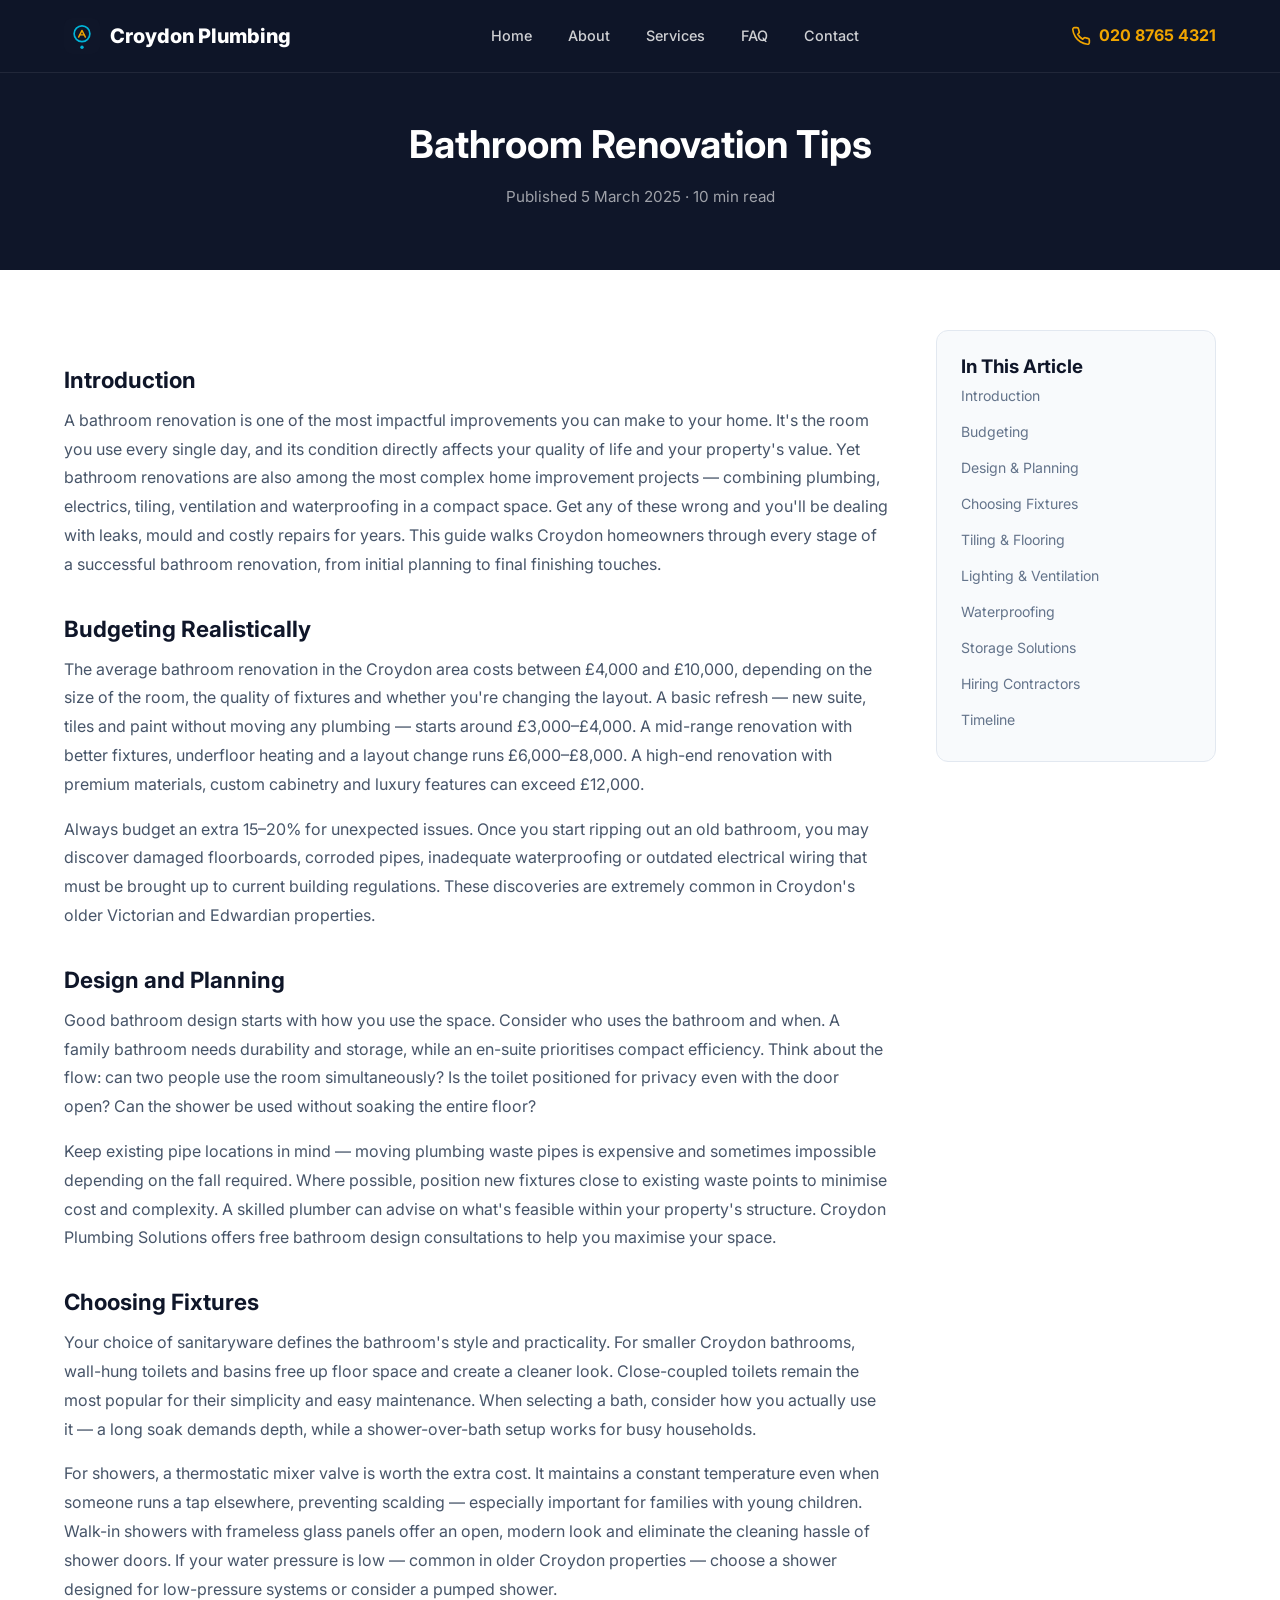
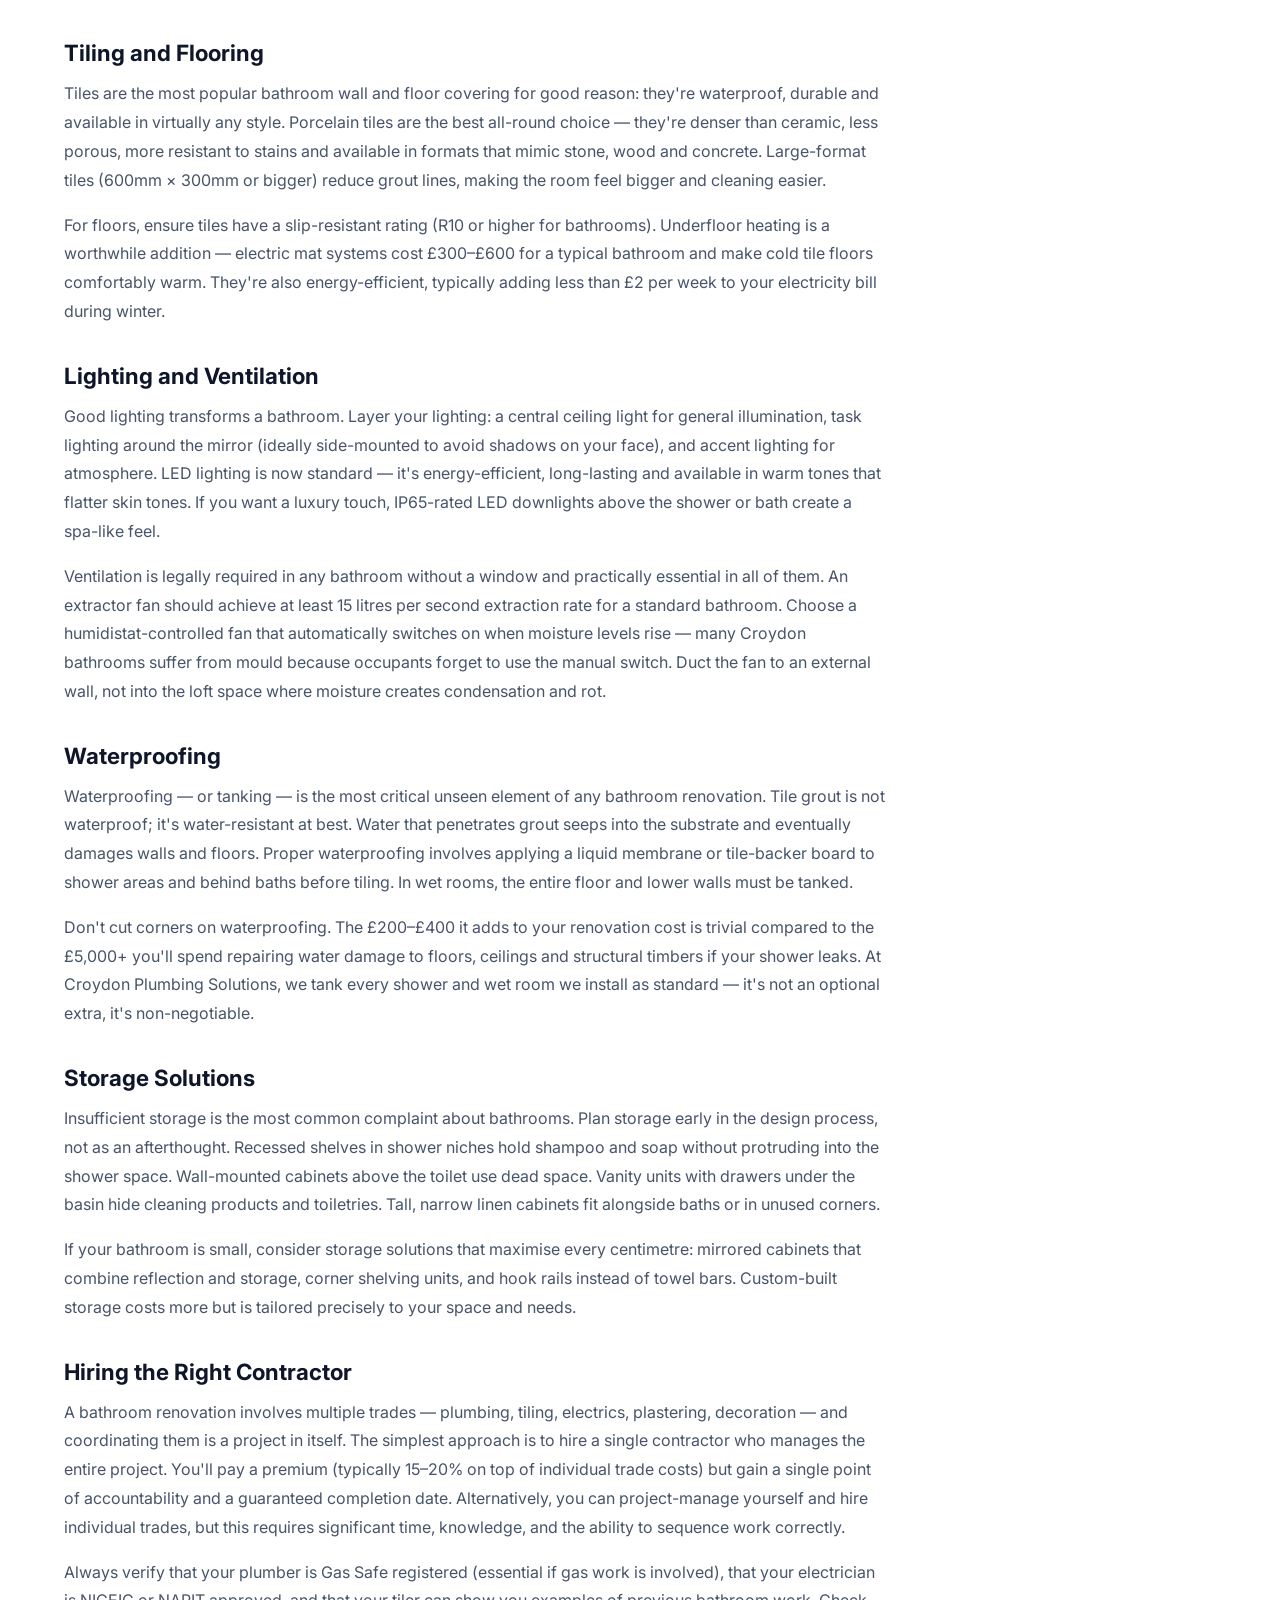
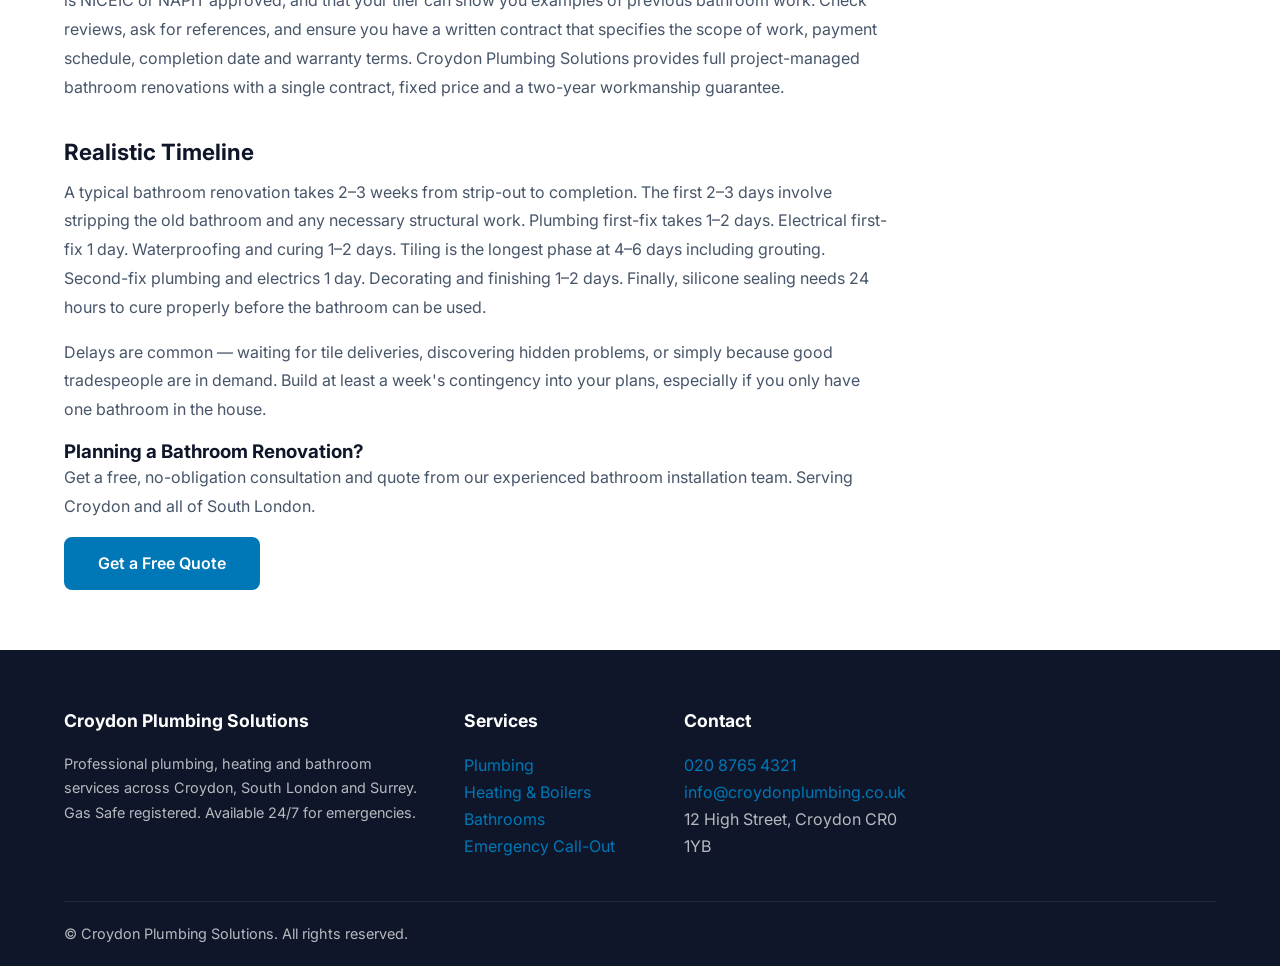
==== blog/bathroom-renovation-tips.html @ b71e019d "Initial commit: Croydon Plumbing Solutions - full rebranded clone with blog, legal pages, SEO" ====
<!DOCTYPE html>
<html lang="en-GB">
<head>
  <meta charset="UTF-8">
  <meta name="viewport" content="width=device-width, initial-scale=1.0">
  <title>Bathroom Renovation Tips | Croydon Plumbing Solutions</title>
  <meta name="description" content="Expert bathroom renovation advice — from budgeting and design to choosing fixtures, tiles and contractors. A complete guide for Croydon homeowners.">
  <meta name="robots" content="index, follow">
  <link rel="canonical" href="https://senatorpablo.github.io/croydon-plumbing/blog/bathroom-renovation-tips.html">
  <meta property="og:type" content="article">
  <meta property="og:title" content="Bathroom Renovation Tips – The Complete Guide for Croydon Homeowners">
  <meta property="og:description" content="Expert bathroom renovation advice covering budgeting, design, fixtures, tiles and hiring the right contractor.">
  <meta property="og:url" content="https://senatorpablo.github.io/croydon-plumbing/blog/bathroom-renovation-tips.html">
  <meta property="og:image" content="https://senatorpablo.github.io/croydon-plumbing/og-image.svg">
  <link rel="icon" type="image/svg+xml" href="../favicon.svg">
  <link rel="preconnect" href="https://fonts.googleapis.com">
  <link rel="preconnect" href="https://fonts.gstatic.com" crossorigin>
  <link href="https://fonts.googleapis.com/css2?family=Inter:wght@400;500;600;700;800&display=swap" rel="stylesheet">
  <link rel="stylesheet" href="../styles.css">
  <script type="application/ld+json">
  {
    "@context": "https://schema.org",
    "@type": "Article",
    "headline": "Bathroom Renovation Tips – The Complete Guide for Croydon Homeowners",
    "description": "Expert bathroom renovation advice covering budgeting, design, fixtures, tiles and hiring the right contractor.",
    "author": {"@type": "Organization", "name": "Croydon Plumbing Solutions"},
    "publisher": {
      "@type": "Organization",
      "name": "Croydon Plumbing Solutions",
      "logo": {"@type": "ImageObject", "url": "https://senatorpablo.github.io/croydon-plumbing/favicon.svg"}
    },
    "datePublished": "2025-03-05",
    "dateModified": "2025-03-05",
    "mainEntityOfPage": "https://senatorpablo.github.io/croydon-plumbing/blog/bathroom-renovation-tips.html"
  }
  </script>
  <script type="application/ld+json">
  {
    "@context": "https://schema.org",
    "@type": "BreadcrumbList",
    "itemListElement": [
      {"@type": "ListItem", "position": 1, "name": "Home", "item": "https://senatorpablo.github.io/croydon-plumbing/"},
      {"@type": "ListItem", "position": 2, "name": "Blog", "item": "https://senatorpablo.github.io/croydon-plumbing/blog/bathroom-renovation-tips.html"},
      {"@type": "ListItem", "position": 3, "name": "Bathroom Renovation Tips"}
    ]
  }
  </script>
</head>
<body>
  <nav class="navbar">
    <div class="container">
      <a href="../index.html" class="nav-logo">
        <svg viewBox="0 0 64 64" xmlns="http://www.w3.org/2000/svg" aria-hidden="true"><rect width="64" height="64" rx="14" fill="#0F1629"/><circle cx="32" cy="28" r="14" fill="none" stroke="#00B4D8" stroke-width="3"/><path d="M26 34L32 22L38 34" fill="none" stroke="#F0A500" stroke-width="2.5" stroke-linecap="round" stroke-linejoin="round"/><line x1="28" y1="30" x2="36" y2="30" stroke="#F0A500" stroke-width="2" stroke-linecap="round"/><circle cx="32" cy="52" r="3" fill="#00B4D8"/></svg>
        Croydon Plumbing
      </a>
      <div class="nav-links" id="navLinks">
        <a href="../index.html">Home</a>
        <a href="../index.html#about">About</a>
        <a href="../index.html#services">Services</a>
        <a href="../index.html#faq">FAQ</a>
        <a href="../index.html#contact">Contact</a>
      </div>
      <div class="nav-cta" id="navCta">
        <a href="tel:02087654321" class="nav-phone">
          <svg viewBox="0 0 24 24" fill="none" stroke="currentColor" stroke-width="2" stroke-linecap="round" stroke-linejoin="round"><path d="M22 16.92v3a2 2 0 0 1-2.18 2 19.79 19.79 0 0 1-8.63-3.07 19.5 19.5 0 0 1-6-6A19.79 19.79 0 0 1 2.12 4.18 2 2 0 0 1 4.11 2h3a2 2 0 0 1 2 1.72c.127.96.361 1.903.7 2.81a2 2 0 0 1-.45 2.11L8.09 9.91a16 16 0 0 0 6 6l1.27-1.27a2 2 0 0 1 2.11-.45c.907.339 1.85.573 2.81.7A2 2 0 0 1 22 16.92z"/></svg>
          020 8765 4321
        </a>
      </div>
      <button class="hamburger" id="hamburger" aria-label="Toggle menu"><span></span><span></span><span></span></button>
    </div>
  </nav>

  <div class="blog-hero">
    <div class="container">
      <h1>Bathroom Renovation Tips</h1>
      <div class="meta">Published 5 March 2025 · 10 min read</div>
    </div>
  </div>

  <div class="container">
    <div class="blog-layout">
      <div class="blog-content">
        <h2 id="introduction">Introduction</h2>
        <p>A bathroom renovation is one of the most impactful improvements you can make to your home. It's the room you use every single day, and its condition directly affects your quality of life and your property's value. Yet bathroom renovations are also among the most complex home improvement projects — combining plumbing, electrics, tiling, ventilation and waterproofing in a compact space. Get any of these wrong and you'll be dealing with leaks, mould and costly repairs for years. This guide walks Croydon homeowners through every stage of a successful bathroom renovation, from initial planning to final finishing touches.</p>

        <h2 id="budgeting">Budgeting Realistically</h2>
        <p>The average bathroom renovation in the Croydon area costs between £4,000 and £10,000, depending on the size of the room, the quality of fixtures and whether you're changing the layout. A basic refresh — new suite, tiles and paint without moving any plumbing — starts around £3,000–£4,000. A mid-range renovation with better fixtures, underfloor heating and a layout change runs £6,000–£8,000. A high-end renovation with premium materials, custom cabinetry and luxury features can exceed £12,000.</p>
        <p>Always budget an extra 15–20% for unexpected issues. Once you start ripping out an old bathroom, you may discover damaged floorboards, corroded pipes, inadequate waterproofing or outdated electrical wiring that must be brought up to current building regulations. These discoveries are extremely common in Croydon's older Victorian and Edwardian properties.</p>

        <h2 id="design-planning">Design and Planning</h2>
        <p>Good bathroom design starts with how you use the space. Consider who uses the bathroom and when. A family bathroom needs durability and storage, while an en-suite prioritises compact efficiency. Think about the flow: can two people use the room simultaneously? Is the toilet positioned for privacy even with the door open? Can the shower be used without soaking the entire floor?</p>
        <p>Keep existing pipe locations in mind — moving plumbing waste pipes is expensive and sometimes impossible depending on the fall required. Where possible, position new fixtures close to existing waste points to minimise cost and complexity. A skilled plumber can advise on what's feasible within your property's structure. Croydon Plumbing Solutions offers free bathroom design consultations to help you maximise your space.</p>

        <h2 id="choosing-fixtures">Choosing Fixtures</h2>
        <p>Your choice of sanitaryware defines the bathroom's style and practicality. For smaller Croydon bathrooms, wall-hung toilets and basins free up floor space and create a cleaner look. Close-coupled toilets remain the most popular for their simplicity and easy maintenance. When selecting a bath, consider how you actually use it — a long soak demands depth, while a shower-over-bath setup works for busy households.</p>
        <p>For showers, a thermostatic mixer valve is worth the extra cost. It maintains a constant temperature even when someone runs a tap elsewhere, preventing scalding — especially important for families with young children. Walk-in showers with frameless glass panels offer an open, modern look and eliminate the cleaning hassle of shower doors. If your water pressure is low — common in older Croydon properties — choose a shower designed for low-pressure systems or consider a pumped shower.</p>

        <h2 id="tiling">Tiling and Flooring</h2>
        <p>Tiles are the most popular bathroom wall and floor covering for good reason: they're waterproof, durable and available in virtually any style. Porcelain tiles are the best all-round choice — they're denser than ceramic, less porous, more resistant to stains and available in formats that mimic stone, wood and concrete. Large-format tiles (600mm × 300mm or bigger) reduce grout lines, making the room feel bigger and cleaning easier.</p>
        <p>For floors, ensure tiles have a slip-resistant rating (R10 or higher for bathrooms). Underfloor heating is a worthwhile addition — electric mat systems cost £300–£600 for a typical bathroom and make cold tile floors comfortably warm. They're also energy-efficient, typically adding less than £2 per week to your electricity bill during winter.</p>

        <h2 id="lighting-ventilation">Lighting and Ventilation</h2>
        <p>Good lighting transforms a bathroom. Layer your lighting: a central ceiling light for general illumination, task lighting around the mirror (ideally side-mounted to avoid shadows on your face), and accent lighting for atmosphere. LED lighting is now standard — it's energy-efficient, long-lasting and available in warm tones that flatter skin tones. If you want a luxury touch, IP65-rated LED downlights above the shower or bath create a spa-like feel.</p>
        <p>Ventilation is legally required in any bathroom without a window and practically essential in all of them. An extractor fan should achieve at least 15 litres per second extraction rate for a standard bathroom. Choose a humidistat-controlled fan that automatically switches on when moisture levels rise — many Croydon bathrooms suffer from mould because occupants forget to use the manual switch. Duct the fan to an external wall, not into the loft space where moisture creates condensation and rot.</p>

        <h2 id="waterproofing">Waterproofing</h2>
        <p>Waterproofing — or tanking — is the most critical unseen element of any bathroom renovation. Tile grout is not waterproof; it's water-resistant at best. Water that penetrates grout seeps into the substrate and eventually damages walls and floors. Proper waterproofing involves applying a liquid membrane or tile-backer board to shower areas and behind baths before tiling. In wet rooms, the entire floor and lower walls must be tanked.</p>
        <p>Don't cut corners on waterproofing. The £200–£400 it adds to your renovation cost is trivial compared to the £5,000+ you'll spend repairing water damage to floors, ceilings and structural timbers if your shower leaks. At Croydon Plumbing Solutions, we tank every shower and wet room we install as standard — it's not an optional extra, it's non-negotiable.</p>

        <h2 id="storage-solutions">Storage Solutions</h2>
        <p>Insufficient storage is the most common complaint about bathrooms. Plan storage early in the design process, not as an afterthought. Recessed shelves in shower niches hold shampoo and soap without protruding into the shower space. Wall-mounted cabinets above the toilet use dead space. Vanity units with drawers under the basin hide cleaning products and toiletries. Tall, narrow linen cabinets fit alongside baths or in unused corners.</p>
        <p>If your bathroom is small, consider storage solutions that maximise every centimetre: mirrored cabinets that combine reflection and storage, corner shelving units, and hook rails instead of towel bars. Custom-built storage costs more but is tailored precisely to your space and needs.</p>

        <h2 id="hiring-contractors">Hiring the Right Contractor</h2>
        <p>A bathroom renovation involves multiple trades — plumbing, tiling, electrics, plastering, decoration — and coordinating them is a project in itself. The simplest approach is to hire a single contractor who manages the entire project. You'll pay a premium (typically 15–20% on top of individual trade costs) but gain a single point of accountability and a guaranteed completion date. Alternatively, you can project-manage yourself and hire individual trades, but this requires significant time, knowledge, and the ability to sequence work correctly.</p>
        <p>Always verify that your plumber is Gas Safe registered (essential if gas work is involved), that your electrician is NICEIC or NAPIT approved, and that your tiler can show you examples of previous bathroom work. Check reviews, ask for references, and ensure you have a written contract that specifies the scope of work, payment schedule, completion date and warranty terms. Croydon Plumbing Solutions provides full project-managed bathroom renovations with a single contract, fixed price and a two-year workmanship guarantee.</p>

        <h2 id="timeline">Realistic Timeline</h2>
        <p>A typical bathroom renovation takes 2–3 weeks from strip-out to completion. The first 2–3 days involve stripping the old bathroom and any necessary structural work. Plumbing first-fix takes 1–2 days. Electrical first-fix 1 day. Waterproofing and curing 1–2 days. Tiling is the longest phase at 4–6 days including grouting. Second-fix plumbing and electrics 1 day. Decorating and finishing 1–2 days. Finally, silicone sealing needs 24 hours to cure properly before the bathroom can be used.</p>
        <p>Delays are common — waiting for tile deliveries, discovering hidden problems, or simply because good tradespeople are in demand. Build at least a week's contingency into your plans, especially if you only have one bathroom in the house.</p>

        <div class="blog-cta">
          <h3>Planning a Bathroom Renovation?</h3>
          <p>Get a free, no-obligation consultation and quote from our experienced bathroom installation team. Serving Croydon and all of South London.</p>
          <a href="../index.html#contact" class="btn btn-primary">Get a Free Quote</a>
        </div>
      </div>
      <aside class="blog-sidebar">
        <div class="toc">
          <h3>In This Article</h3>
          <ul>
            <li><a href="#introduction">Introduction</a></li>
            <li><a href="#budgeting">Budgeting</a></li>
            <li><a href="#design-planning">Design &amp; Planning</a></li>
            <li><a href="#choosing-fixtures">Choosing Fixtures</a></li>
            <li><a href="#tiling">Tiling &amp; Flooring</a></li>
            <li><a href="#lighting-ventilation">Lighting &amp; Ventilation</a></li>
            <li><a href="#waterproofing">Waterproofing</a></li>
            <li><a href="#storage-solutions">Storage Solutions</a></li>
            <li><a href="#hiring-contractors">Hiring Contractors</a></li>
            <li><a href="#timeline">Timeline</a></li>
          </ul>
        </div>
      </aside>
    </div>
  </div>

  <footer class="footer">
    <div class="container">
      <div class="footer-grid">
        <div class="footer-col">
          <h4>Croydon Plumbing Solutions</h4>
          <p>Professional plumbing, heating and bathroom services across Croydon, South London and Surrey. Gas Safe registered. Available 24/7 for emergencies.</p>
        </div>
        <div class="footer-col">
          <h4>Services</h4>
          <ul>
            <li><a href="../index.html#services">Plumbing</a></li>
            <li><a href="../index.html#services">Heating &amp; Boilers</a></li>
            <li><a href="../index.html#services">Bathrooms</a></li>
            <li><a href="../index.html#services">Emergency Call-Out</a></li>
          </ul>
        </div>
        <div class="footer-col">
          <h4>Contact</h4>
          <ul>
            <li><a href="tel:02087654321">020 8765 4321</a></li>
            <li><a href="mailto:info@croydonplumbing.co.uk">info@croydonplumbing.co.uk</a></li>
            <li>12 High Street, Croydon CR0 1YB</li>
          </ul>
        </div>
      </div>
      <div class="footer-bottom">
        <p>&copy; <span id="footerYear"></span> Croydon Plumbing Solutions. All rights reserved.</p>
      </div>
    </div>
  </footer>
  <script src="../app.js"></script>
</body>
</html>
---- styles.css ----
/* ===== CROYDON PLUMBING SOLUTIONS — Main Stylesheet ===== */

/* --- Reset & Base --- */
*, *::before, *::after { box-sizing: border-box; margin: 0; padding: 0; }
html { scroll-behavior: smooth; scroll-padding-top: 80px; }
body {
  font-family: 'Inter', system-ui, -apple-system, BlinkMacSystemFont, 'Segoe UI', sans-serif;
  color: #1e293b;
  background: #fff;
  line-height: 1.7;
  -webkit-font-smoothing: antialiased;
}
img { max-width: 100%; height: auto; display: block; }
a { color: #0077B6; text-decoration: none; transition: color .2s; }
a:hover { color: #00B4D8; }
ul { list-style: none; }
h1, h2, h3, h4, h5, h6 { line-height: 1.25; color: #0F1629; font-weight: 700; }

/* --- Utility --- */
.container { max-width: 1200px; margin: 0 auto; padding: 0 24px; }
.section-pad { padding: 80px 0; }
.text-center { text-align: center; }
.text-gold { color: #F0A500; }
.text-blue { color: #0077B6; }
.text-teal { color: #00B4D8; }
.bg-light { background: #F8FAFC; }
.bg-navy { background: #0F1629; color: #fff; }
.bg-navy h2, .bg-navy h3, .bg-navy h4 { color: #fff; }
.sr-only { position: absolute; width: 1px; height: 1px; padding: 0; margin: -1px; overflow: hidden; clip: rect(0,0,0,0); border: 0; }

/* --- Buttons --- */
.btn {
  display: inline-flex; align-items: center; gap: 8px;
  padding: 14px 32px; border-radius: 8px; font-weight: 600; font-size: 1rem;
  border: 2px solid transparent; cursor: pointer; transition: all .25s ease;
  text-decoration: none; line-height: 1.3;
}
.btn-primary { background: #0077B6; color: #fff; border-color: #0077B6; }
.btn-primary:hover { background: #005f8f; border-color: #005f8f; color: #fff; }
.btn-gold { background: #F0A500; color: #0F1629; border-color: #F0A500; }
.btn-gold:hover { background: #d49000; border-color: #d49000; color: #0F1629; }
.btn-outline { background: transparent; color: #fff; border-color: #fff; }
.btn-outline:hover { background: #fff; color: #0F1629; }
.btn-outline-blue { background: transparent; color: #0077B6; border-color: #0077B6; }
.btn-outline-blue:hover { background: #0077B6; color: #fff; }
.btn-sm { padding: 10px 20px; font-size: .9rem; }

/* --- Sticky Navigation --- */
.navbar {
  position: fixed; top: 0; left: 0; width: 100%; z-index: 1000;
  background: rgba(15, 22, 41, 0.95); backdrop-filter: blur(12px);
  border-bottom: 1px solid rgba(255,255,255,0.08);
  transition: box-shadow .3s;
}
.navbar.scrolled { box-shadow: 0 4px 30px rgba(0,0,0,.3); }
.navbar .container { display: flex; align-items: center; justify-content: space-between; height: 72px; }
.nav-logo { display: flex; align-items: center; gap: 10px; color: #fff; font-weight: 800; font-size: 1.25rem; }
.nav-logo svg { width: 36px; height: 36px; }
.nav-links { display: flex; align-items: center; gap: 4px; }
.nav-links a {
  color: rgba(255,255,255,.8); padding: 8px 16px; border-radius: 6px;
  font-size: .9rem; font-weight: 500; transition: all .2s;
}
.nav-links a:hover, .nav-links a.active { color: #fff; background: rgba(255,255,255,.1); }
.nav-cta { margin-left: 12px; }
.nav-phone { display: flex; align-items: center; gap: 8px; color: #F0A500; font-weight: 700; font-size: 1rem; }
.nav-phone svg { width: 20px; height: 20px; }

/* Mobile menu */
.hamburger { display: none; background: none; border: none; cursor: pointer; padding: 8px; }
.hamburger span { display: block; width: 24px; height: 2px; background: #fff; margin: 5px 0; transition: all .3s; }
.hamburger.open span:nth-child(1) { transform: rotate(45deg) translate(5px, 5px); }
.hamburger.open span:nth-child(2) { opacity: 0; }
.hamburger.open span:nth-child(3) { transform: rotate(-45deg) translate(5px, -5px); }

@media (max-width: 968px) {
  .hamburger { display: block; }
  .nav-links, .nav-cta {
    position: absolute; top: 72px; left: 0; width: 100%;
    background: rgba(15,22,41,.98); flex-direction: column; padding: 16px 24px;
    transform: translateY(-120%); opacity: 0; pointer-events: none; transition: all .3s;
  }
  .nav-links.open, .nav-cta.open { transform: translateY(0); opacity: 1; pointer-events: all; position: relative; top: 0; }
  .nav-links { gap: 0; }
  .nav-links a { display: block; padding: 12px 0; border-bottom: 1px solid rgba(255,255,255,.06); border-radius: 0; }
  .nav-cta { margin-left: 0; padding-bottom: 16px; }
}

/* --- Hero --- */
.hero {
  position: relative; min-height: 100vh; display: flex; align-items: center;
  background: #0F1629; overflow: hidden; padding-top: 72px;
}
.hero::before {
  content: ''; position: absolute; inset: 0;
  background: radial-gradient(ellipse at 70% 50%, rgba(0,119,182,.15) 0%, transparent 60%),
              radial-gradient(ellipse at 20% 80%, rgba(0,180,216,.1) 0%, transparent 50%);
}
.hero-grid { display: grid; grid-template-columns: 1fr 1fr; gap: 60px; align-items: center; position: relative; z-index: 1; }
.hero-content h1 { font-size: 3.2rem; color: #fff; margin-bottom: 20px; }
.hero-content h1 span { color: #00B4D8; }
.hero-content p { font-size: 1.15rem; color: rgba(255,255,255,.8); margin-bottom: 32px; max-width: 520px; line-height: 1.8; }
.hero-buttons { display: flex; gap: 16px; flex-wrap: wrap; margin-bottom: 40px; }
.hero-visual { display: flex; justify-content: center; align-items: center; }
.hero-illustration { width: 100%; max-width: 480px; }
@media (max-width: 968px) {
  .hero-grid { grid-template-columns: 1fr; text-align: center; }
  .hero-content p { margin: 0 auto 32px; }
  .hero-buttons { justify-content: center; }
  .hero-content h1 { font-size: 2.4rem; }
  .hero-illustration { max-width: 320px; }
}

/* --- Emergency Banner --- */
.emergency-banner {
  background: linear-gradient(135deg, #F0A500, #e09200);
  padding: 14px 0; text-align: center; color: #0F1629; font-weight: 700;
  font-size: .95rem; position: relative; z-index: 2;
}
.emergency-banner a { color: #0F1629; text-decoration: underline; font-weight: 800; }

/* --- Trust Badges --- */
.trust-badges { padding: 40px 0; background: #fff; border-bottom: 1px solid #e2e8f0; }
.trust-badges .container { display: flex; justify-content: center; align-items: center; gap: 48px; flex-wrap: wrap; }
.trust-badge { display: flex; align-items: center; gap: 12px; color: #64748b; font-weight: 600; font-size: .95rem; }
.trust-badge svg { width: 36px; height: 36px; color: #0077B6; }

/* --- Section Titles --- */
.section-title { text-align: center; margin-bottom: 56px; }
.section-title h2 { font-size: 2.2rem; margin-bottom: 12px; }
.section-title p { color: #64748b; font-size: 1.1rem; max-width: 600px; margin: 0 auto; }
.section-title .accent-line { width: 60px; height: 4px; background: #F0A500; border-radius: 2px; margin: 16px auto 0; }

/* --- Services --- */
.services-grid { display: grid; grid-template-columns: repeat(3, 1fr); gap: 32px; }
.service-card {
  background: #fff; border-radius: 16px; padding: 40px 32px; text-align: center;
  border: 1px solid #e2e8f0; transition: all .3s ease;
  position: relative; overflow: hidden;
}
.service-card::before {
  content: ''; position: absolute; top: 0; left: 0; width: 100%; height: 4px;
  background: linear-gradient(90deg, #0077B6, #00B4D8); transform: scaleX(0);
  transform-origin: left; transition: transform .3s;
}
.service-card:hover { transform: translateY(-8px); box-shadow: 0 20px 60px rgba(0,0,0,.1); }
.service-card:hover::before { transform: scaleX(1); }
.service-icon {
  width: 72px; height: 72px; border-radius: 16px; margin: 0 auto 24px;
  display: flex; align-items: center; justify-content: center;
  background: linear-gradient(135deg, rgba(0,119,182,.1), rgba(0,180,216,.1));
  color: #0077B6;
}
.service-icon svg { width: 36px; height: 36px; }
.service-card h3 { font-size: 1.4rem; margin-bottom: 12px; }
.service-card p { color: #64748b; margin-bottom: 20px; }
.service-card ul { text-align: left; margin-bottom: 24px; }
.service-card ul li { padding: 6px 0; color: #475569; font-size: .93rem; padding-left: 20px; position: relative; }
.service-card ul li::before { content: '✓'; position: absolute; left: 0; color: #0077B6; font-weight: 700; }
@media (max-width: 768px) { .services-grid { grid-template-columns: 1fr; } }

/* --- Why Choose Us --- */
.why-grid { display: grid; grid-template-columns: repeat(2, 1fr); gap: 40px; }
.why-card { display: flex; gap: 20px; align-items: flex-start; }
.why-icon {
  flex-shrink: 0; width: 56px; height: 56px; border-radius: 12px;
  background: rgba(0,119,182,.1); display: flex; align-items: center; justify-content: center; color: #0077B6;
}
.why-icon svg { width: 28px; height: 28px; }
.why-card h3 { font-size: 1.15rem; margin-bottom: 6px; }
.why-card p { color: #64748b; font-size: .95rem; }
@media (max-width: 768px) { .why-grid { grid-template-columns: 1fr; } }

/* --- Areas Covered --- */
.areas-grid { display: grid; grid-template-columns: repeat(auto-fill, minmax(160px, 1fr)); gap: 16px; }
.area-tag {
  background: #fff; border: 1px solid #e2e8f0; border-radius: 10px; padding: 16px;
  text-align: center; font-weight: 600; color: #1e293b; transition: all .2s; font-size: .95rem;
}
.area-tag:hover { border-color: #0077B6; color: #0077B6; transform: translateY(-2px); }
.area-tag svg { display: block; margin: 0 auto 8px; width: 24px; height: 24px; color: #F0A500; }

/* --- Stats --- */
.stats { padding: 60px 0; }
.stats-grid { display: grid; grid-template-columns: repeat(4, 1fr); gap: 32px; }
.stat-item { text-align: center; }
.stat-number { font-size: 3rem; font-weight: 800; color: #00B4D8; line-height: 1; margin-bottom: 8px; }
.stat-label { font-size: .95rem; color: rgba(255,255,255,.7); font-weight: 500; }
@media (max-width: 768px) { .stats-grid { grid-template-columns: repeat(2, 1fr); gap: 24px; } .stat-number { font-size: 2.2rem; } }

/* --- Gallery --- */
.gallery-grid { display: grid; grid-template-columns: repeat(3, 1fr); gap: 20px; }
.gallery-item {
  border-radius: 12px; overflow: hidden; aspect-ratio: 4/3;
  background: #e2e8f0; position: relative; cursor: pointer; transition: transform .3s;
}
.gallery-item:hover { transform: scale(1.03); }
.gallery-item .placeholder {
  width: 100%; height: 100%; display: flex; align-items: center; justify-content: center;
  background: linear-gradient(135deg, #e2e8f0, #cbd5e1); color: #94a3b8;
}
.gallery-item .placeholder svg { width: 48px; height: 48px; }
@media (max-width: 768px) { .gallery-grid { grid-template-columns: repeat(2, 1fr); } }

/* --- Testimonials --- */
.testimonial-carousel { position: relative; overflow: hidden; }
.testimonial-track { display: flex; transition: transform .5s ease; }
.testimonial-card {
  flex: 0 0 100%; padding: 0 40px;
}
.testimonial-card .inner {
  background: #fff; border-radius: 16px; padding: 40px; max-width: 700px; margin: 0 auto;
  box-shadow: 0 4px 24px rgba(0,0,0,.06); text-align: center;
}
.stars { color: #F0A500; font-size: 1.3rem; margin-bottom: 16px; letter-spacing: 4px; }
.testimonial-card blockquote { font-size: 1.1rem; color: #475569; line-height: 1.8; margin-bottom: 20px; font-style: italic; }
.testimonial-card .author { font-weight: 700; color: #0F1629; }
.testimonial-card .author span { font-weight: 400; color: #94a3b8; font-size: .9rem; }
.carousel-dots { display: flex; justify-content: center; gap: 10px; margin-top: 24px; }
.carousel-dot {
  width: 12px; height: 12px; border-radius: 50%; background: rgba(0,119,182,.2);
  border: none; cursor: pointer; transition: all .3s;
}
.carousel-dot.active { background: #0077B6; width: 32px; border-radius: 6px; }

/* --- FAQ --- */
.faq-list { max-width: 800px; margin: 0 auto; }
.faq-item { border-bottom: 1px solid #e2e8f0; }
.faq-question {
  width: 100%; background: none; border: none; padding: 20px 0; font-size: 1.05rem;
  font-weight: 600; color: #0F1629; cursor: pointer; text-align: left;
  display: flex; justify-content: space-between; align-items: center; gap: 16px;
  font-family: inherit;
}
.faq-question::after { content: '+'; font-size: 1.5rem; color: #0077B6; transition: transform .3s; flex-shrink: 0; }
.faq-item.open .faq-question::after { transform: rotate(45deg); }
.faq-answer { max-height: 0; overflow: hidden; transition: max-height .3s ease, padding .3s; }
.faq-item.open .faq-answer { max-height: 500px; padding-bottom: 20px; }
.faq-answer p { color: #64748b; line-height: 1.8; }

/* --- CTA Section --- */
.cta-section {
  background: linear-gradient(135deg, #0077B6, #005f8f); padding: 80px 0; text-align: center;
}
.cta-section h2 { color: #fff; font-size: 2.2rem; margin-bottom: 12px; }
.cta-section p { color: rgba(255,255,255,.8); font-size: 1.1rem; margin-bottom: 32px; }
.cta-section .btn { margin: 0 8px; }

/* --- Contact Form --- */
.contact-grid { display: grid; grid-template-columns: 1fr 1fr; gap: 60px; align-items: flex-start; }
.contact-info h3 { font-size: 1.5rem; margin-bottom: 24px; }
.contact-detail { display: flex; gap: 16px; align-items: flex-start; margin-bottom: 24px; }
.contact-detail svg { width: 24px; height: 24px; color: #0077B6; flex-shrink: 0; margin-top: 2px; }
.contact-detail strong { display: block; margin-bottom: 2px; }
.contact-detail span { color: #64748b; font-size: .95rem; }
.contact-form { background: #fff; border-radius: 16px; padding: 40px; box-shadow: 0 4px 24px rgba(0,0,0,.06); }
.form-group { margin-bottom: 20px; }
.form-group label { display: block; font-weight: 600; margin-bottom: 6px; font-size: .9rem; color: #334155; }
.form-group input, .form-group select, .form-group textarea {
  width: 100%; padding: 12px 16px; border: 1px solid #cbd5e1; border-radius: 8px;
  font-family: inherit; font-size: 1rem; transition: border-color .2s; background: #f8fafc;
}
.form-group input:focus, .form-group select:focus, .form-group textarea:focus {
  outline: none; border-color: #0077B6; background: #fff;
}
.form-group textarea { resize: vertical; min-height: 120px; }
.form-row { display: grid; grid-template-columns: 1fr 1fr; gap: 16px; }
@media (max-width: 768px) {
  .contact-grid { grid-template-columns: 1fr; }
  .form-row { grid-template-columns: 1fr; }
}

/* --- Footer --- */
.footer { background: #0F1629; color: rgba(255,255,255,.7); padding: 60px 0 0; }
.footer-grid { display: grid; grid-template-columns: 2fr 1fr 1fr 1.5fr; gap: 40px; margin-bottom: 40px; }
.footer h4 { color: #fff; font-size: 1.1rem; margin-bottom: 20px; }
.footer p { font-size: .9rem; line-height: 1.7; }
.footer-links a { display: block; color: rgba(255,255,255,.6); padding: 4px 0; font-size: .9rem; transition: color .2s; }
.footer-links a:hover { color: #00B4D8; }
.footer-contact li { display: flex; gap: 10px; align-items: flex-start; margin-bottom: 12px; font-size: .9rem; }
.footer-contact svg { width: 18px; height: 18px; flex-shrink: 0; margin-top: 3px; color: #F0A500; }
.footer-bottom {
  border-top: 1px solid rgba(255,255,255,.08); padding: 20px 0;
  display: flex; justify-content: space-between; align-items: center; font-size: .85rem; flex-wrap: wrap; gap: 12px;
}
.footer-bottom-links { display: flex; gap: 20px; }
.footer-bottom-links a { color: rgba(255,255,255,.5); font-size: .85rem; }
.footer-bottom-links a:hover { color: #fff; }
@media (max-width: 768px) { .footer-grid { grid-template-columns: 1fr; } }

/* --- Scroll Animations --- */
.fade-up { opacity: 0; transform: translateY(30px); transition: all .6s ease; }
.fade-up.visible { opacity: 1; transform: translateY(0); }
.fade-up.delay-1 { transition-delay: .1s; }
.fade-up.delay-2 { transition-delay: .2s; }
.fade-up.delay-3 { transition-delay: .3s; }

/* --- Legal Pages --- */
.legal-content { max-width: 800px; margin: 0 auto; padding: 100px 24px 60px; }
.legal-content h1 { font-size: 2rem; margin-bottom: 8px; }
.legal-content .updated { color: #94a3b8; font-size: .9rem; margin-bottom: 32px; display: block; }
.legal-content h2 { font-size: 1.3rem; margin: 32px 0 12px; }
.legal-content p { margin-bottom: 16px; color: #475569; }
.legal-content ul { margin-bottom: 16px; padding-left: 24px; }
.legal-content ul li { list-style: disc; margin-bottom: 6px; color: #475569; }

/* --- Blog Layout --- */
.blog-hero { background: #0F1629; padding: 120px 0 60px; text-align: center; }
.blog-hero h1 { color: #fff; font-size: 2.4rem; max-width: 700px; margin: 0 auto 16px; }
.blog-hero .meta { color: rgba(255,255,255,.6); font-size: .95rem; }
.blog-layout { display: grid; grid-template-columns: 1fr 280px; gap: 48px; padding: 60px 0; }
.blog-content h2 { font-size: 1.4rem; margin: 36px 0 12px; scroll-margin-top: 90px; }
.blog-content p { margin-bottom: 16px; color: #475569; line-height: 1.8; }
.blog-content ul, .blog-content ol { margin-bottom: 16px; padding-left: 24px; }
.blog-content li { margin-bottom: 6px; color: #475569; line-height: 1.8; }
.blog-content li::marker { color: #0077B6; }
.blog-sidebar { position: sticky; top: 100px; align-self: start; }
.toc { background: #f8fafc; border-radius: 12px; padding: 24px; border: 1px solid #e2e8f0; }
.toc h4 { font-size: 1rem; margin-bottom: 16px; }
.toc a { display: block; padding: 6px 0; color: #64748b; font-size: .88rem; border-bottom: 1px solid #e2e8f0; transition: color .2s; }
.toc a:last-child { border-bottom: none; }
.toc a:hover { color: #0077B6; }
.blog-cta-box { margin-top: 24px; background: linear-gradient(135deg, #0077B6, #005f8f); border-radius: 12px; padding: 24px; text-align: center; color: #fff; }
.blog-cta-box h4 { color: #fff; margin-bottom: 8px; }
.blog-cta-box p { color: rgba(255,255,255,.8); font-size: .9rem; margin-bottom: 16px; }
.blog-cta-box .btn { font-size: .9rem; }
@media (max-width: 768px) { .blog-layout { grid-template-columns: 1fr; } .blog-sidebar { position: static; } }

/* --- Back to Top --- */
.back-to-top {
  position: fixed; bottom: 32px; right: 32px; width: 48px; height: 48px;
  background: #0077B6; color: #fff; border-radius: 50%; border: none;
  cursor: pointer; display: flex; align-items: center; justify-content: center;
  opacity: 0; pointer-events: none; transition: all .3s; box-shadow: 0 4px 12px rgba(0,0,0,.2);
  z-index: 999;
}
.back-to-top.visible { opacity: 1; pointer-events: all; }
.back-to-top:hover { background: #005f8f; }
.back-to-top svg { width: 24px; height: 24px; }

/* --- Print --- */
@media print {
  .navbar, .back-to-top, .emergency-banner { display: none; }
  body { color: #000; }
}
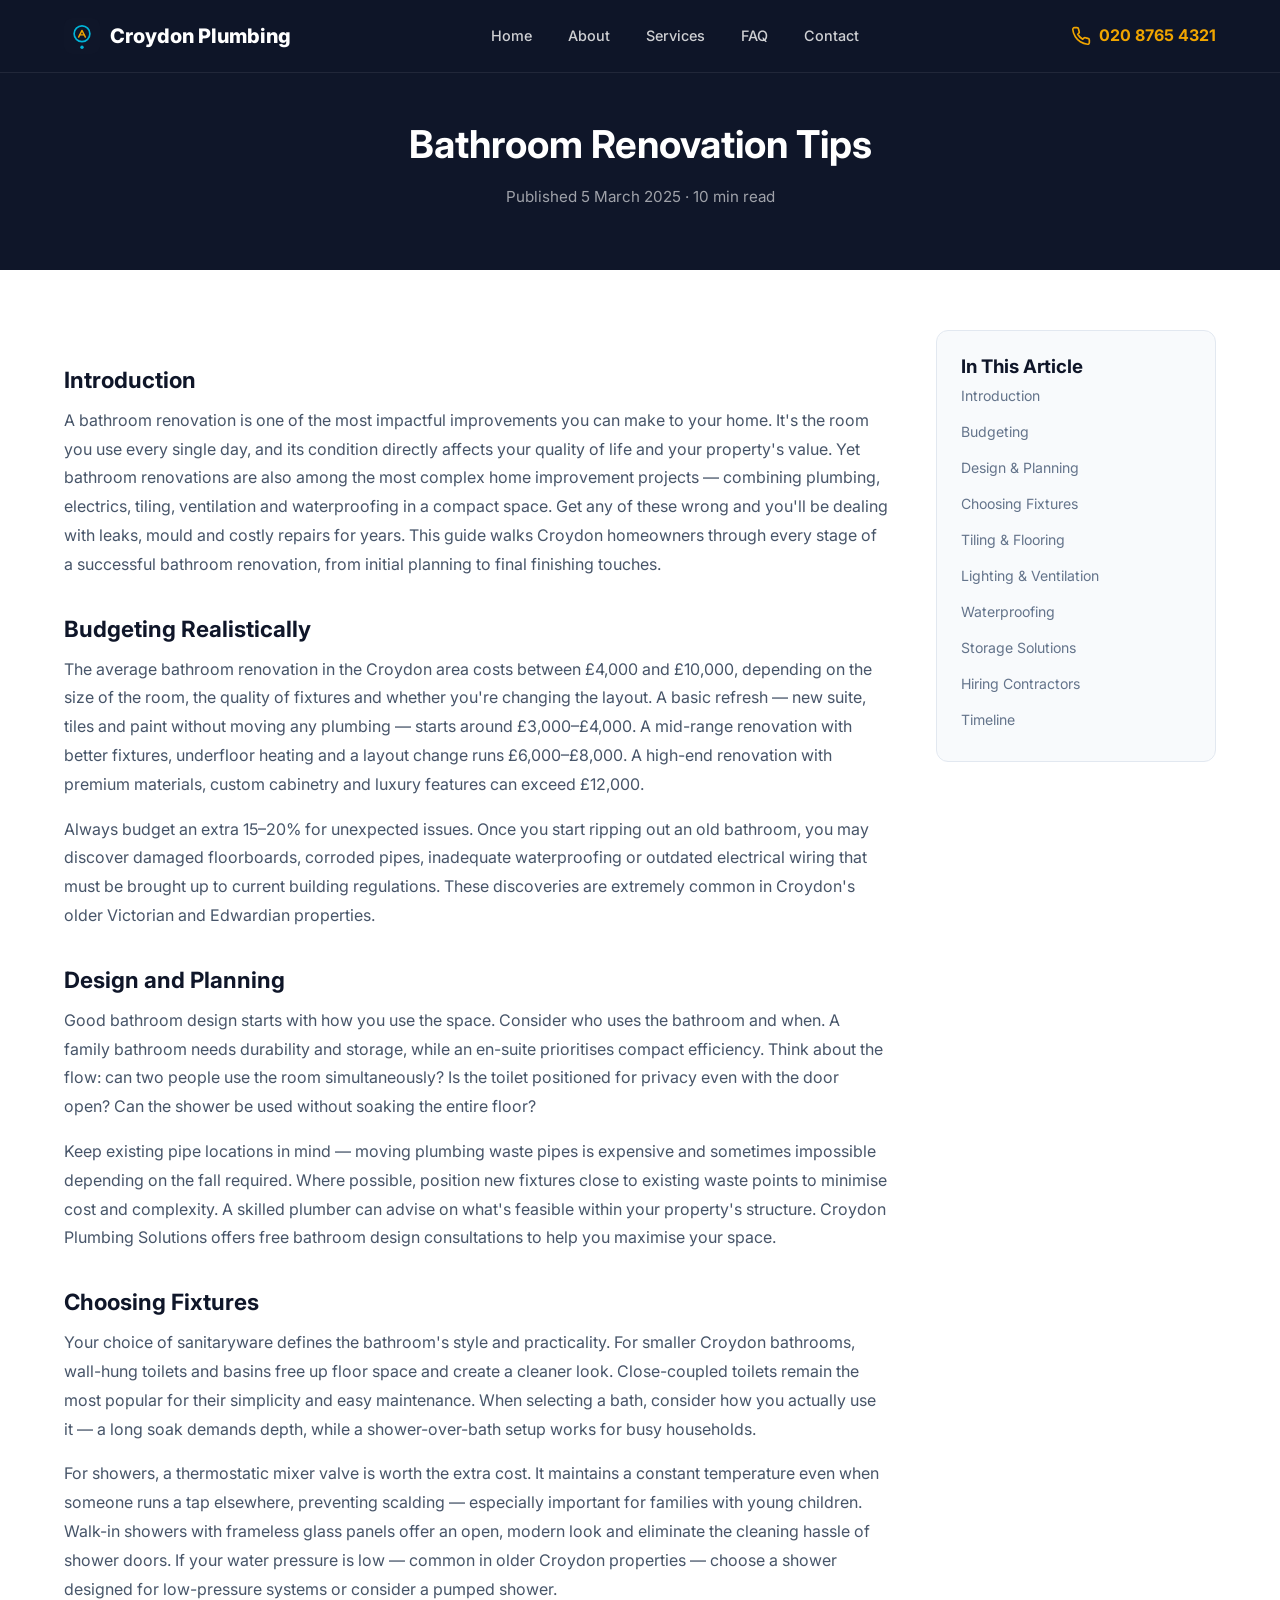
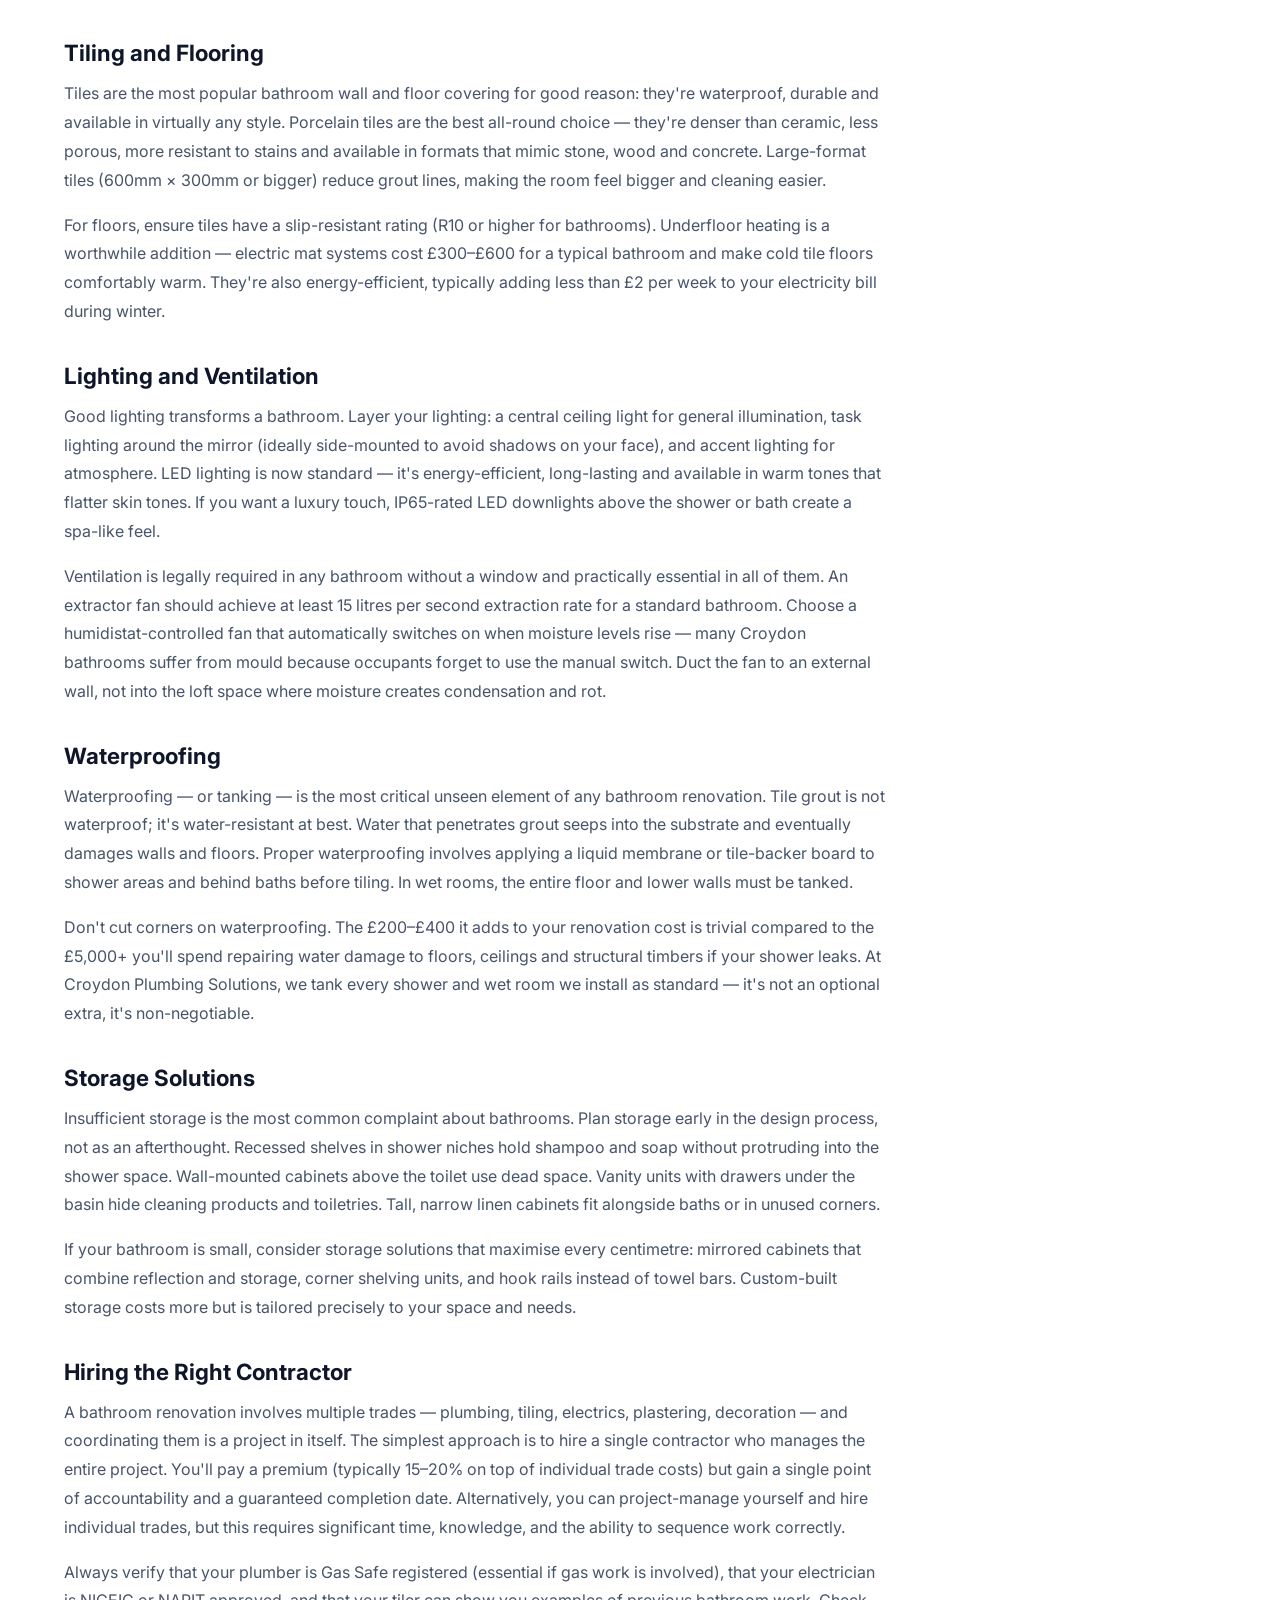
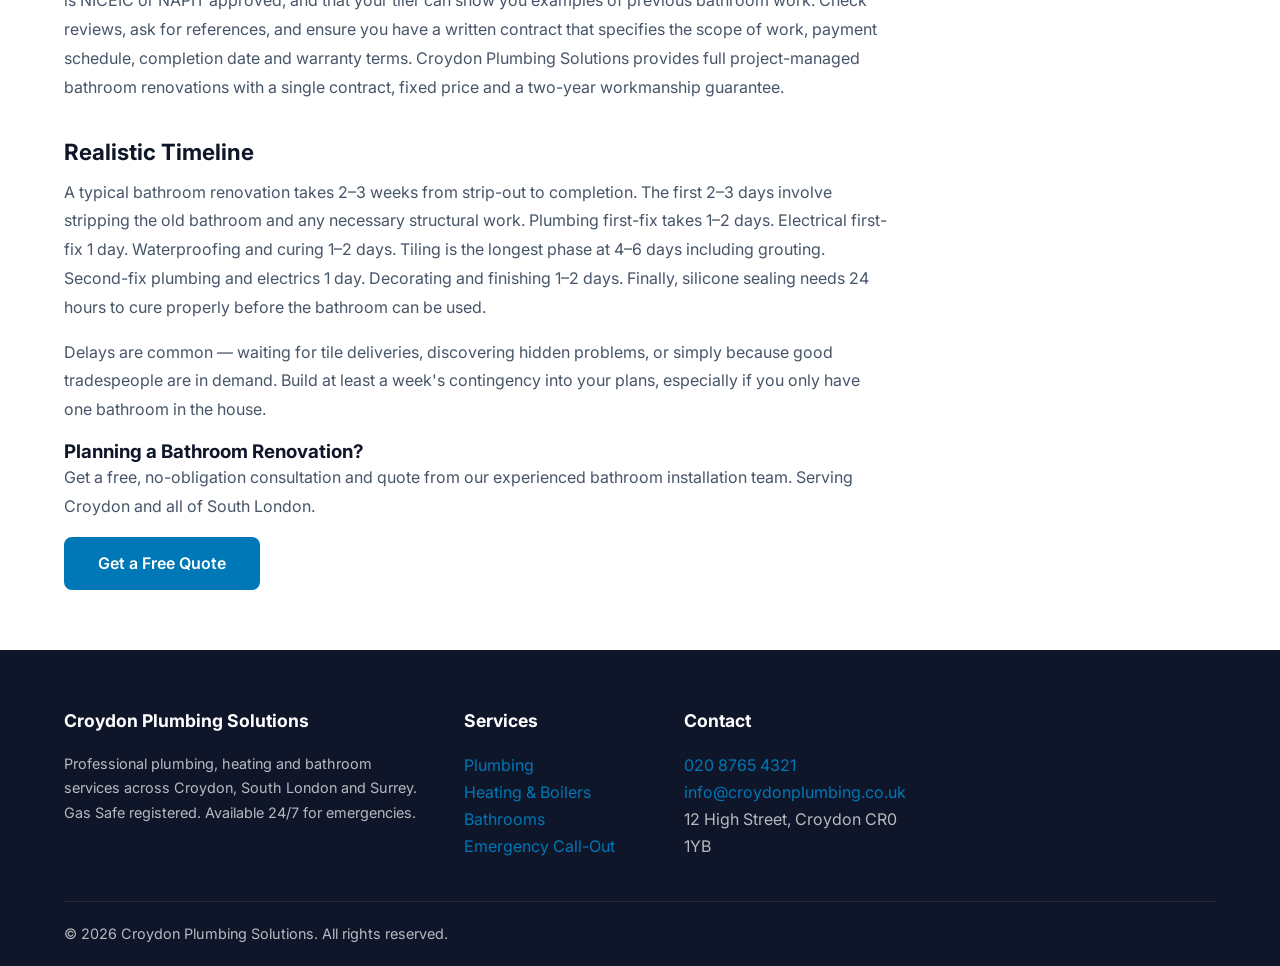
==== commit df91fc63: "Fix: blog footer year dynamic span class + add missing blog articles, robots.txt, sitemap.xml" ====
--- a/blog/bathroom-renovation-tips.html
+++ b/blog/bathroom-renovation-tips.html
@@ -171,7 +171,7 @@
         </div>
       </div>
       <div class="footer-bottom">
-        <p>&copy; <span id="footerYear"></span> Croydon Plumbing Solutions. All rights reserved.</p>
+        <p>&copy; <span class="js-year">2026</span> Croydon Plumbing Solutions. All rights reserved.</p>
       </div>
     </div>
   </footer>
